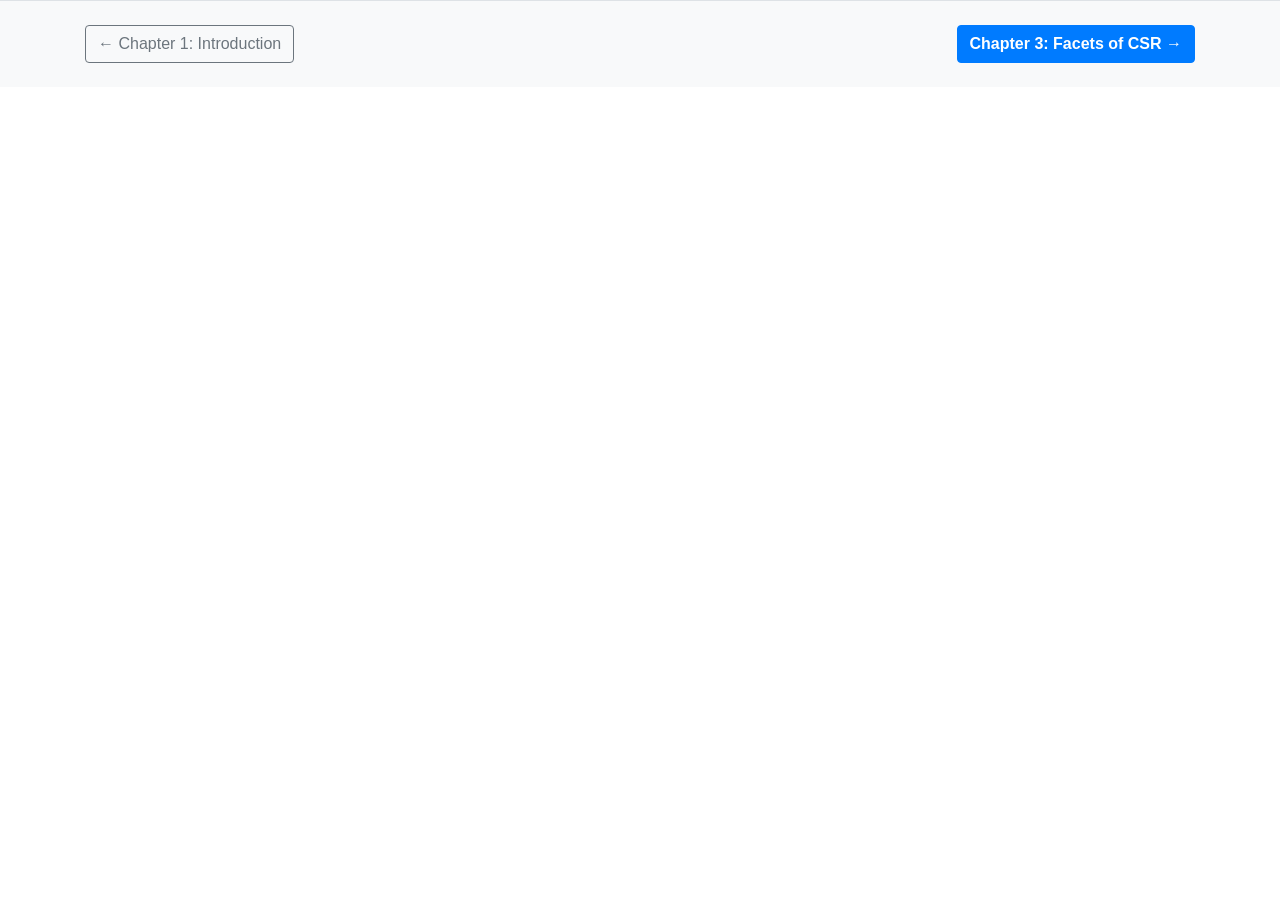
==== csr/html/definitions.html @ 5490bf8a "added bootstrap + footer nav + JS libraries chapter 2 definitions html" ====
<!DOCTYPE html>
<html lang="en">

<head>
    <meta charset="UTF-8">
    <meta name="viewport" content="width=device-width, initial-scale=1.0">
    <title>CSR Webapp - Chapter 2: Definitions</title>
    <link href="https://fonts.googleapis.com/css2?family=Open+Sans:wght@300;400;700&display=swap" rel="stylesheet">

    <!-- Bootstrap 4.5 CSS -->
    <link rel="stylesheet" href="https://stackpath.bootstrapcdn.com/bootstrap/4.5.0/css/bootstrap.min.css"
        integrity="sha384-9aIt2nRpC12Uk9gS9baDl411NQApFmC26EwAOH8WgZl5MYYxFfc+NcPb1dKGj7Sk" crossorigin="anonymous">
    <!-- Page-specific CSS for Chapter 2 -->
    <link rel="stylesheet" href="../css/definitions.css">
</head>

<body>



    <!-- Footer Navigation Controls -->
    <footer class="bg-light py-4 border-top">
        <div class="container d-flex justify-content-between align-items-center">
            <a href="introduction.html" class="btn btn-outline-secondary">&larr; Chapter 1: Introduction</a>
            <a href="facets.html" class="btn btn-primary font-weight-bold">Chapter 3: Facets of CSR &rarr;</a>
        </div>
    </footer>

    <!-- JavaScript Libraries -->
    <script src="https://code.jquery.com/jquery-3.5.1.slim.min.js"></script>
    <script src="https://cdn.jsdelivr.net/npm/popper.js@1.16.0/dist/umd/popper.min.js"></script>
    <script src="https://stackpath.bootstrapcdn.com/bootstrap/4.5.0/js/bootstrap.min.js"></script>
    <script src="../ts/definitions.js"></script>
</body>

</html>
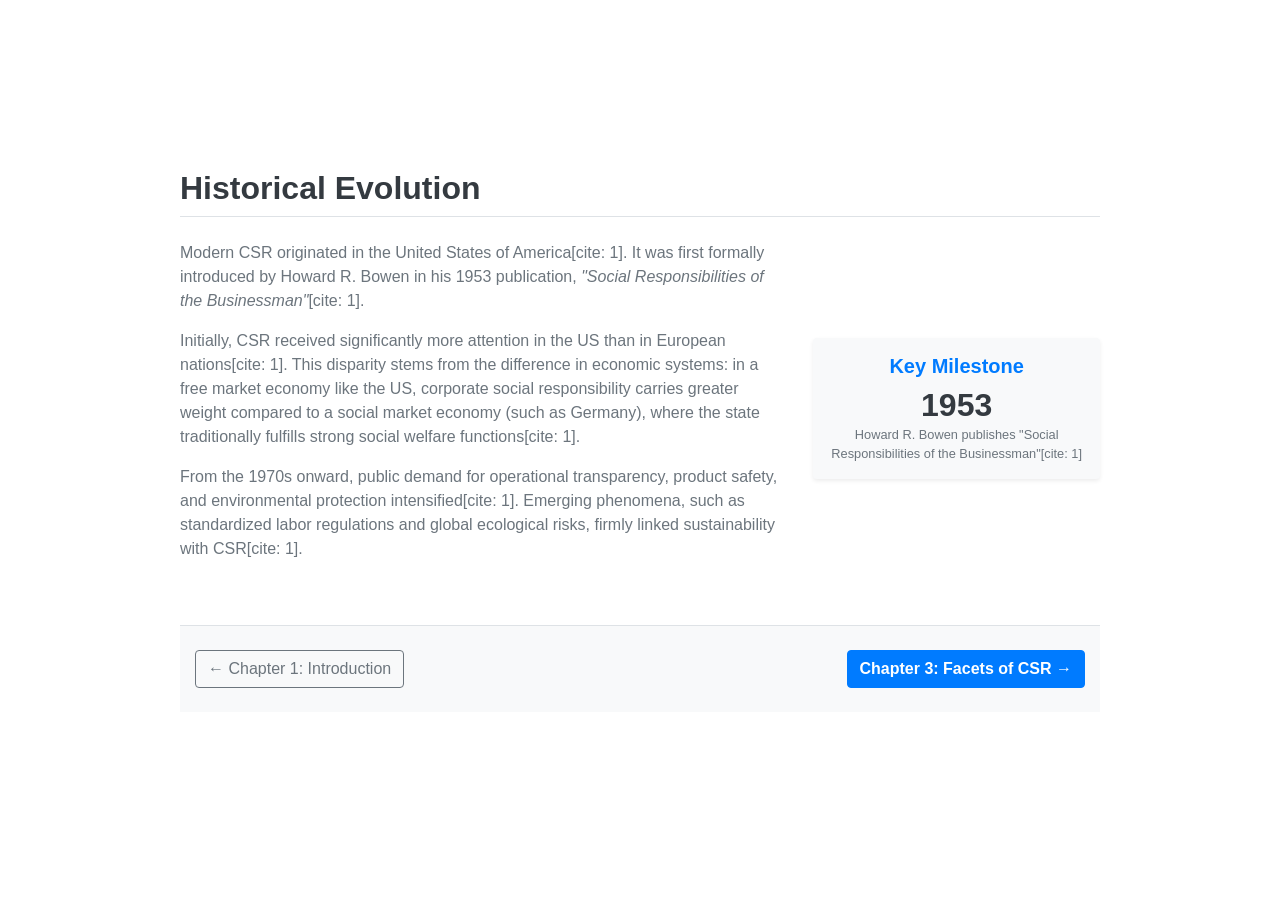
==== commit 15fb5714: "added navbar + chapter title banner historical context +" ====
--- a/csr/html/definitions.html
+++ b/csr/html/definitions.html
@@ -15,22 +15,106 @@
 </head>
 
 <body>
+    <!-- Navigation Bar across all 6 main chapters -->
+    <header>
+        <nav class="navbar navbar-expand-lg navbar-dark fixed-top">
+            <a class="navbar-brand font-weight-bold" href="landing.html">CSR Thesis</a>
+            <button class="navbar-toggler" type="button" data-toggle="collapse" data-target="#navbarCollapse"
+                aria-controls="navbarCollapse" aria-expanded="false" aria-label="Toggle navigation">
+                <span class="navbar-toggler-icon"></span>
+            </button>
+
+            <div class="collapse navbar-collapse" id="navbarCollapse">
+                <ul class="navbar-nav ml-auto">
+                    <li class="nav-item">
+                        <a class="nav-link" href="introduction.html">1. Introduction</a>
+                    </li>
+                    <li class="nav-item active">
+                        <a class="nav-link font-weight-bold" href="definitions.html">2. Definitions <span
+                                class="sr-only">(current)</span></a>
+                    </li>
+                    <li class="nav-item">
+                        <a class="nav-link" href="facets.html">3. Facets of CSR</a>
+                    </li>
+                    <li class="nav-item">
+                        <a class="nav-link" href="case-studies.html">4. Case Studies</a>
+                    </li>
+                    <li class="nav-item">
+                        <a class="nav-link" href="pros-cons.html">5. Pros & Cons</a>
+                    </li>
+                    <li class="nav-item">
+                        <a class="nav-link" href="perspectives.html">6. Perspectives</a>
+                    </li>
+                </ul>
+            </div>
+        </nav>
+    </header>
+
+    <main role="main">
+        <!-- Chapter Title Hero Banner -->
+        <div class="container-fluid hero d-flex align-items-center justify-content-center text-center text-white">
+            <div class="px-3">
+                <h1 class="display-4 font-weight-bold">2. Definitions & Historical Context</h1>
+                <p class="lead">Origins, Key Concepts, and the Triple Bottom Line</p>
+            </div>
+        </div>
+
+        <!-- Chapter Main Content Container -->
+        <div class="container my-5">
+            <div class="row justify-content-center">
+                <div class="col-lg-10">
+
+                    <!-- Historical Context Section -->
+                    <section class="mb-5">
+                        <h2 class="font-weight-bold text-dark border-bottom pb-2 mb-4">Historical Evolution</h2>
+                        <div class="row align-items-center">
+                            <div class="col-md-8">
+                                <p class="text-muted">
+                                    Modern CSR originated in the United States of America[cite: 1]. It was first
+                                    formally introduced by Howard R. Bowen in his 1953 publication, <em>"Social
+                                        Responsibilities of the Businessman"</em>[cite: 1].
+                                </p>
+                                <p class="text-muted">
+                                    Initially, CSR received significantly more attention in the US than in European
+                                    nations[cite: 1]. This disparity stems from the difference in economic systems: in a
+                                    free market economy like the US, corporate social responsibility carries greater
+                                    weight compared to a social market economy (such as Germany), where the state
+                                    traditionally fulfills strong social welfare functions[cite: 1].
+                                </p>
+                                <p class="text-muted">
+                                    From the 1970s onward, public demand for operational transparency, product safety,
+                                    and environmental protection intensified[cite: 1]. Emerging phenomena, such as
+                                    standardized labor regulations and global ecological risks, firmly linked
+                                    sustainability with CSR[cite: 1].
+                                </p>
+                            </div>
+                            <div class="col-md-4">
+                                <div class="card bg-light border-0 p-3 shadow-sm text-center">
+                                    <h5 class="font-weight-bold text-primary mb-2">Key Milestone</h5>
+                                    <p class="h2 font-weight-bold text-dark mb-0">1953</p>
+                                    <small class="text-muted">Howard R. Bowen publishes "Social Responsibilities of the
+                                        Businessman"[cite: 1]</small>
+                                </div>
+                            </div>
+                        </div>
+                    </section>
 
 
+                    <!-- Footer Navigation Controls -->
+                    <footer class="bg-light py-4 border-top">
+                        <div class="container d-flex justify-content-between align-items-center">
+                            <a href="introduction.html" class="btn btn-outline-secondary">&larr; Chapter 1:
+                                Introduction</a>
+                            <a href="facets.html" class="btn btn-primary font-weight-bold">Chapter 3: Facets of CSR
+                                &rarr;</a>
+                        </div>
+                    </footer>
 
-    <!-- Footer Navigation Controls -->
-    <footer class="bg-light py-4 border-top">
-        <div class="container d-flex justify-content-between align-items-center">
-            <a href="introduction.html" class="btn btn-outline-secondary">&larr; Chapter 1: Introduction</a>
-            <a href="facets.html" class="btn btn-primary font-weight-bold">Chapter 3: Facets of CSR &rarr;</a>
-        </div>
-    </footer>
-
-    <!-- JavaScript Libraries -->
-    <script src="https://code.jquery.com/jquery-3.5.1.slim.min.js"></script>
-    <script src="https://cdn.jsdelivr.net/npm/popper.js@1.16.0/dist/umd/popper.min.js"></script>
-    <script src="https://stackpath.bootstrapcdn.com/bootstrap/4.5.0/js/bootstrap.min.js"></script>
-    <script src="../ts/definitions.js"></script>
+                    <!-- JavaScript Libraries -->
+                    <script src="https://code.jquery.com/jquery-3.5.1.slim.min.js"></script>
+                    <script src="https://cdn.jsdelivr.net/npm/popper.js@1.16.0/dist/umd/popper.min.js"></script>
+                    <script src="https://stackpath.bootstrapcdn.com/bootstrap/4.5.0/js/bootstrap.min.js"></script>
+                    <script src="../ts/definitions.js"></script>
 </body>
 
 </html>
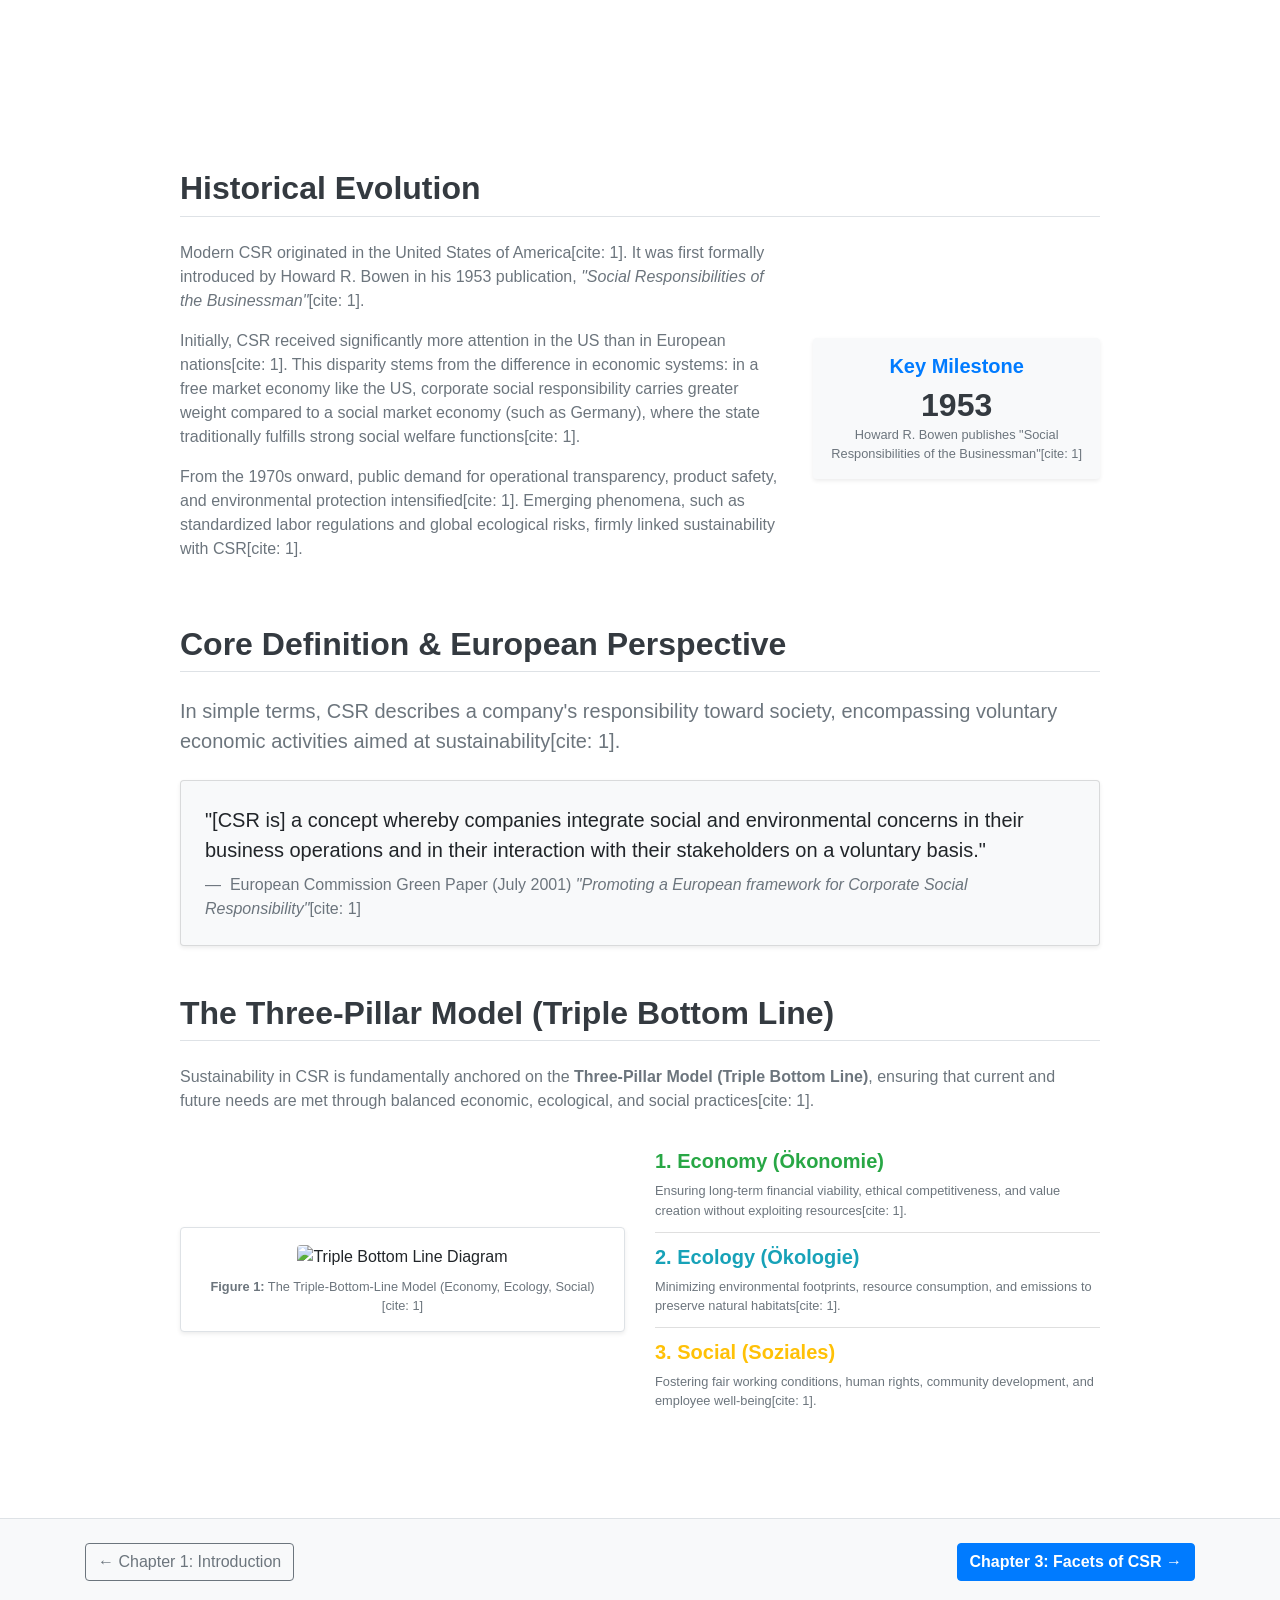
==== commit 1516b33b: "added definition + diagram + 3 pillar sections chapter 2 definitions" ====
--- a/csr/html/definitions.html
+++ b/csr/html/definitions.html
@@ -99,22 +99,97 @@
                         </div>
                     </section>
 
+                    <!-- Official Definition Section -->
+                    <section class="mb-5">
+                        <h2 class="font-weight-bold text-dark border-bottom pb-2 mb-4">Core Definition & European
+                            Perspective</h2>
+                        <p class="lead text-secondary">
+                            In simple terms, CSR describes a company's responsibility toward society, encompassing
+                            voluntary economic activities aimed at sustainability[cite: 1].
+                        </p>
 
-                    <!-- Footer Navigation Controls -->
-                    <footer class="bg-light py-4 border-top">
-                        <div class="container d-flex justify-content-between align-items-center">
-                            <a href="introduction.html" class="btn btn-outline-secondary">&larr; Chapter 1:
-                                Introduction</a>
-                            <a href="facets.html" class="btn btn-primary font-weight-bold">Chapter 3: Facets of CSR
-                                &rarr;</a>
+                        <!-- EU Commission Quote Box -->
+                        <div class="card border-left-primary shadow-sm p-4 my-4 bg-light">
+                            <blockquote class="blockquote mb-0">
+                                <p class="mb-2 italic">
+                                    "[CSR is] a concept whereby companies integrate social and environmental concerns in
+                                    their business operations and in their interaction with their stakeholders on a
+                                    voluntary basis."
+                                </p>
+                                <footer class="blockquote-footer">
+                                    European Commission Green Paper (July 2001) <cite title="Source Title">"Promoting a
+                                        European framework for Corporate Social Responsibility"</cite>[cite: 1]
+                                </footer>
+                            </blockquote>
                         </div>
-                    </footer>
+                    </section>
 
-                    <!-- JavaScript Libraries -->
-                    <script src="https://code.jquery.com/jquery-3.5.1.slim.min.js"></script>
-                    <script src="https://cdn.jsdelivr.net/npm/popper.js@1.16.0/dist/umd/popper.min.js"></script>
-                    <script src="https://stackpath.bootstrapcdn.com/bootstrap/4.5.0/js/bootstrap.min.js"></script>
-                    <script src="../ts/definitions.js"></script>
+                    <!-- Triple Bottom Line & Diagram Section -->
+                    <section class="mb-5">
+                        <h2 class="font-weight-bold text-dark border-bottom pb-2 mb-4">The Three-Pillar Model (Triple
+                            Bottom Line)</h2>
+                        <p class="text-muted">
+                            Sustainability in CSR is fundamentally anchored on the <strong>Three-Pillar Model (Triple
+                                Bottom Line)</strong>, ensuring that current and future needs are met through balanced
+                            economic, ecological, and social practices[cite: 1].
+                        </p>
+
+                        <div class="row my-4 align-items-center">
+                            <!-- Image Container for Figure 1 -->
+                            <div class="col-md-6 text-center mb-4 mb-md-0">
+                                <div class="p-3 bg-white border rounded shadow-sm">
+                                    <img src="../assets/img/triple-bottom-line.png" alt="Triple Bottom Line Diagram"
+                                        class="img-fluid rounded">
+                                    <small class="d-block text-muted mt-2"><strong>Figure 1:</strong> The
+                                        Triple-Bottom-Line Model (Economy, Ecology, Social)[cite: 1]</small>
+                                </div>
+                            </div>
+
+                            <!-- Explanation of the 3 Pillars -->
+                            <div class="col-md-6">
+                                <div class="list-group list-group-flush">
+                                    <div class="list-group-item bg-transparent px-0">
+                                        <h5 class="font-weight-bold text-success">1. Economy (Ökonomie)</h5>
+                                        <p class="small text-muted mb-0">Ensuring long-term financial viability, ethical
+                                            competitiveness, and value creation without exploiting resources[cite: 1].
+                                        </p>
+                                    </div>
+                                    <div class="list-group-item bg-transparent px-0">
+                                        <h5 class="font-weight-bold text-info">2. Ecology (Ökologie)</h5>
+                                        <p class="small text-muted mb-0">Minimizing environmental footprints, resource
+                                            consumption, and emissions to preserve natural habitats[cite: 1].</p>
+                                    </div>
+                                    <div class="list-group-item bg-transparent px-0">
+                                        <h5 class="font-weight-bold text-warning">3. Social (Soziales)</h5>
+                                        <p class="small text-muted mb-0">Fostering fair working conditions, human
+                                            rights, community development, and employee well-being[cite: 1].</p>
+                                    </div>
+                                </div>
+                            </div>
+                        </div>
+                    </section>
+
+                </div>
+            </div>
+        </div>
+    </main>
+
+
+    <!-- Footer Navigation Controls -->
+    <footer class="bg-light py-4 border-top">
+        <div class="container d-flex justify-content-between align-items-center">
+            <a href="introduction.html" class="btn btn-outline-secondary">&larr; Chapter 1:
+                Introduction</a>
+            <a href="facets.html" class="btn btn-primary font-weight-bold">Chapter 3: Facets of CSR
+                &rarr;</a>
+        </div>
+    </footer>
+
+    <!-- JavaScript Libraries -->
+    <script src="https://code.jquery.com/jquery-3.5.1.slim.min.js"></script>
+    <script src="https://cdn.jsdelivr.net/npm/popper.js@1.16.0/dist/umd/popper.min.js"></script>
+    <script src="https://stackpath.bootstrapcdn.com/bootstrap/4.5.0/js/bootstrap.min.js"></script>
+    <script src="../ts/definitions.js"></script>
 </body>
 
 </html>
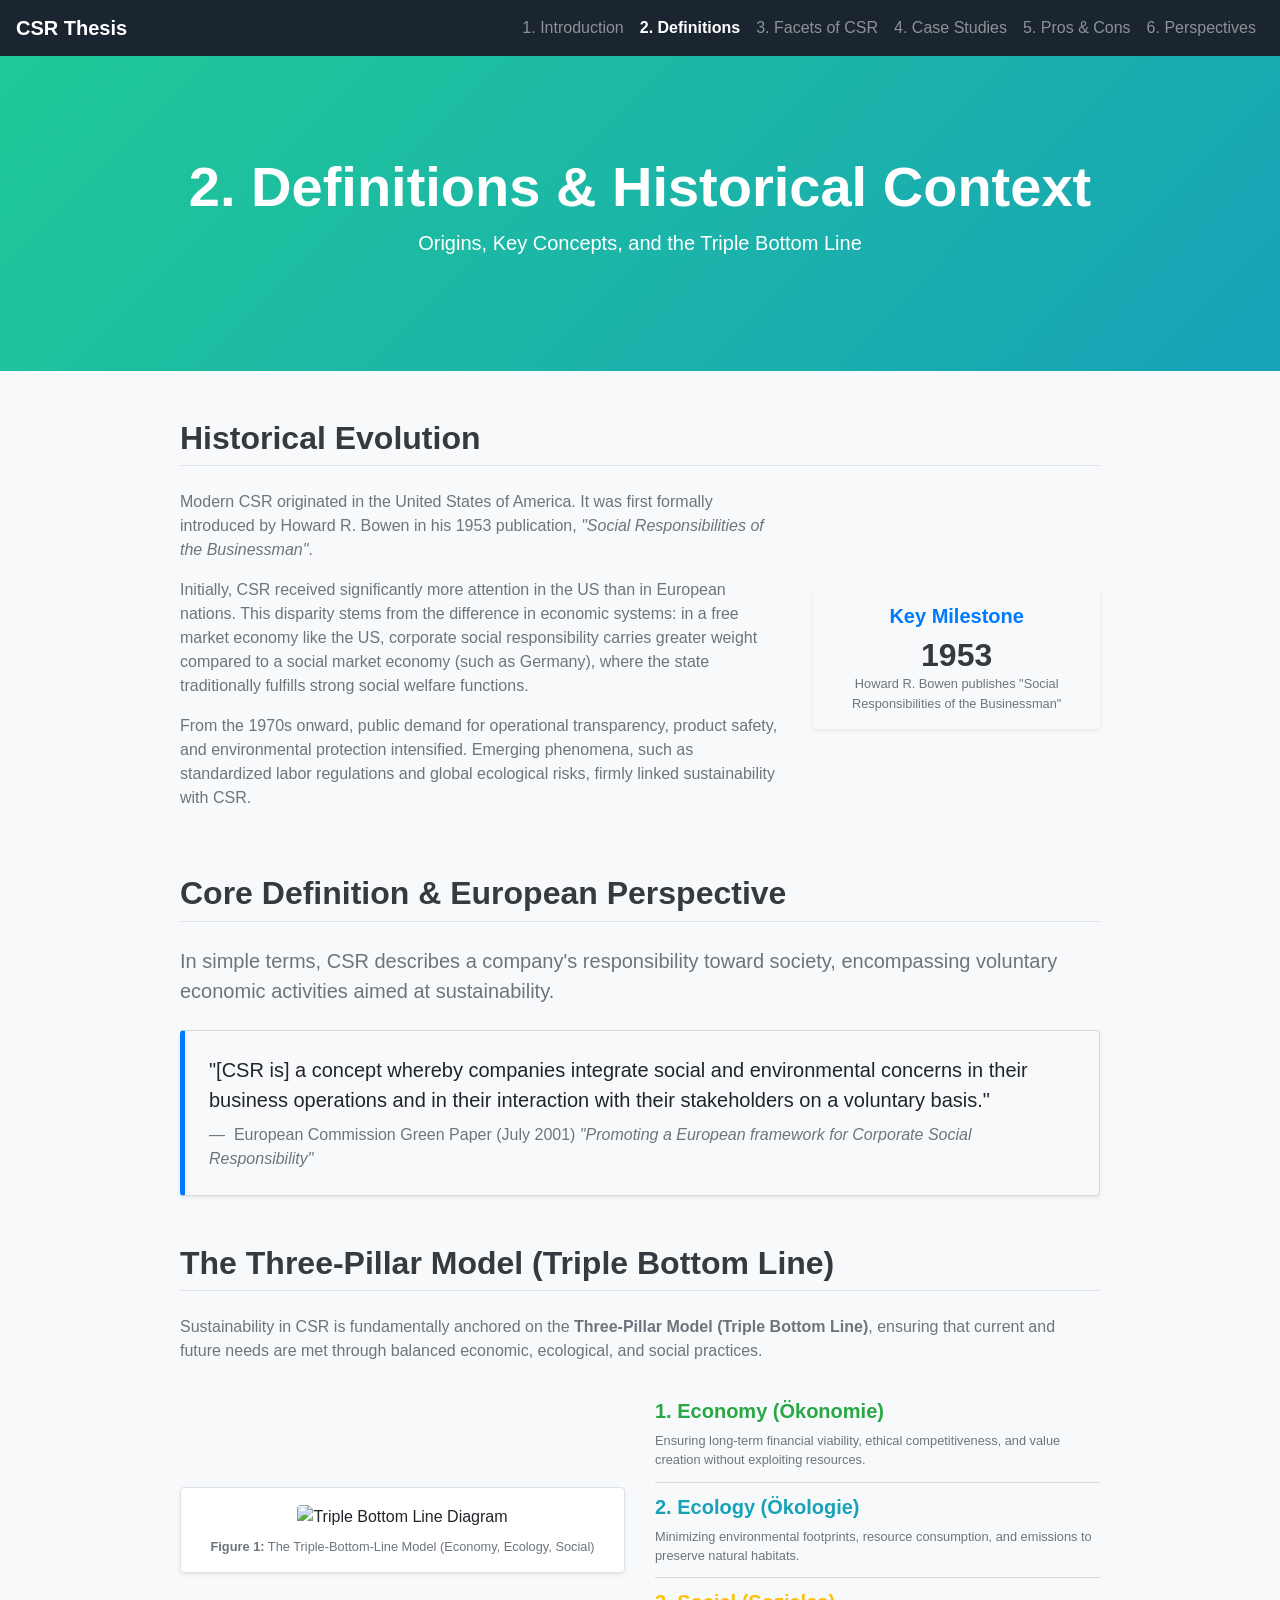
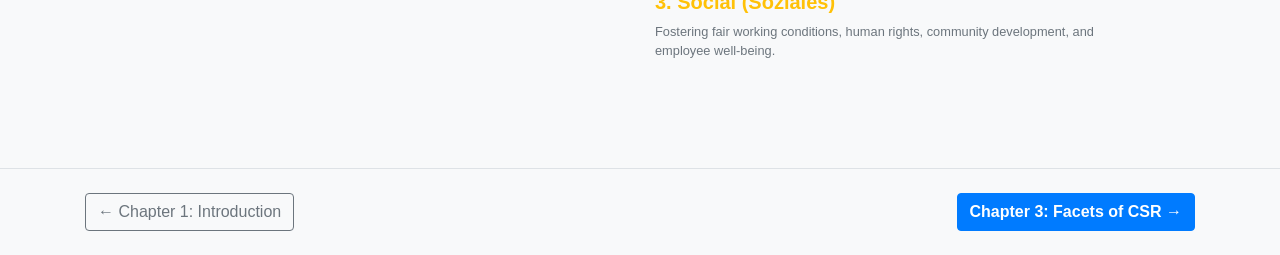
==== commit 2a233be1: "correct definitions page html" ====
--- a/csr/html/definitions.html
+++ b/csr/html/definitions.html
@@ -70,22 +70,22 @@
                         <div class="row align-items-center">
                             <div class="col-md-8">
                                 <p class="text-muted">
-                                    Modern CSR originated in the United States of America[cite: 1]. It was first
+                                    Modern CSR originated in the United States of America. It was first
                                     formally introduced by Howard R. Bowen in his 1953 publication, <em>"Social
-                                        Responsibilities of the Businessman"</em>[cite: 1].
+                                        Responsibilities of the Businessman"</em>.
                                 </p>
                                 <p class="text-muted">
                                     Initially, CSR received significantly more attention in the US than in European
-                                    nations[cite: 1]. This disparity stems from the difference in economic systems: in a
+                                    nations. This disparity stems from the difference in economic systems: in a
                                     free market economy like the US, corporate social responsibility carries greater
                                     weight compared to a social market economy (such as Germany), where the state
-                                    traditionally fulfills strong social welfare functions[cite: 1].
+                                    traditionally fulfills strong social welfare functions.
                                 </p>
                                 <p class="text-muted">
                                     From the 1970s onward, public demand for operational transparency, product safety,
-                                    and environmental protection intensified[cite: 1]. Emerging phenomena, such as
+                                    and environmental protection intensified. Emerging phenomena, such as
                                     standardized labor regulations and global ecological risks, firmly linked
-                                    sustainability with CSR[cite: 1].
+                                    sustainability with CSR.
                                 </p>
                             </div>
                             <div class="col-md-4">
@@ -93,7 +93,7 @@
                                     <h5 class="font-weight-bold text-primary mb-2">Key Milestone</h5>
                                     <p class="h2 font-weight-bold text-dark mb-0">1953</p>
                                     <small class="text-muted">Howard R. Bowen publishes "Social Responsibilities of the
-                                        Businessman"[cite: 1]</small>
+                                        Businessman"</small>
                                 </div>
                             </div>
                         </div>
@@ -105,7 +105,7 @@
                             Perspective</h2>
                         <p class="lead text-secondary">
                             In simple terms, CSR describes a company's responsibility toward society, encompassing
-                            voluntary economic activities aimed at sustainability[cite: 1].
+                            voluntary economic activities aimed at sustainability.
                         </p>
 
                         <!-- EU Commission Quote Box -->
@@ -117,8 +117,8 @@
                                     voluntary basis."
                                 </p>
                                 <footer class="blockquote-footer">
-                                    European Commission Green Paper (July 2001) <cite title="Source Title">"Promoting a
-                                        European framework for Corporate Social Responsibility"</cite>[cite: 1]
+                                    European Commission Green Paper (July 2001) <cite>"Promoting a
+                                        European framework for Corporate Social Responsibility"</cite>
                                 </footer>
                             </blockquote>
                         </div>
@@ -131,7 +131,7 @@
                         <p class="text-muted">
                             Sustainability in CSR is fundamentally anchored on the <strong>Three-Pillar Model (Triple
                                 Bottom Line)</strong>, ensuring that current and future needs are met through balanced
-                            economic, ecological, and social practices[cite: 1].
+                            economic, ecological, and social practices.
                         </p>
 
                         <div class="row my-4 align-items-center">
@@ -141,7 +141,7 @@
                                     <img src="../assets/img/triple-bottom-line.png" alt="Triple Bottom Line Diagram"
                                         class="img-fluid rounded">
                                     <small class="d-block text-muted mt-2"><strong>Figure 1:</strong> The
-                                        Triple-Bottom-Line Model (Economy, Ecology, Social)[cite: 1]</small>
+                                        Triple-Bottom-Line Model (Economy, Ecology, Social)</small>
                                 </div>
                             </div>
 
@@ -151,18 +151,18 @@
                                     <div class="list-group-item bg-transparent px-0">
                                         <h5 class="font-weight-bold text-success">1. Economy (Ökonomie)</h5>
                                         <p class="small text-muted mb-0">Ensuring long-term financial viability, ethical
-                                            competitiveness, and value creation without exploiting resources[cite: 1].
+                                            competitiveness, and value creation without exploiting resources.
                                         </p>
                                     </div>
                                     <div class="list-group-item bg-transparent px-0">
                                         <h5 class="font-weight-bold text-info">2. Ecology (Ökologie)</h5>
                                         <p class="small text-muted mb-0">Minimizing environmental footprints, resource
-                                            consumption, and emissions to preserve natural habitats[cite: 1].</p>
+                                            consumption, and emissions to preserve natural habitats.</p>
                                     </div>
                                     <div class="list-group-item bg-transparent px-0">
                                         <h5 class="font-weight-bold text-warning">3. Social (Soziales)</h5>
                                         <p class="small text-muted mb-0">Fostering fair working conditions, human
-                                            rights, community development, and employee well-being[cite: 1].</p>
+                                            rights, community development, and employee well-being.</p>
                                     </div>
                                 </div>
                             </div>
@@ -189,7 +189,7 @@
     <script src="https://code.jquery.com/jquery-3.5.1.slim.min.js"></script>
     <script src="https://cdn.jsdelivr.net/npm/popper.js@1.16.0/dist/umd/popper.min.js"></script>
     <script src="https://stackpath.bootstrapcdn.com/bootstrap/4.5.0/js/bootstrap.min.js"></script>
-    <script src="../ts/definitions.js"></script>
+    <script src="../ts/auth-check.js"></script>
 </body>
 
 </html>
--- a/csr/css/definitions.css
+++ b/csr/css/definitions.css
@@ -0,0 +1,27 @@
+/* Chapter 2: Definitions Styles */
+body {
+    font-family: 'Open Sans', sans-serif;
+    background-color: #f8f9fa;
+    padding-top: 56px;
+}
+
+.navbar {
+    background-color: #1a252f !important;
+}
+
+.hero {
+    min-height: 35vh;
+    background: linear-gradient(135deg, #20c997 0%, #17a2b8 100%);
+    padding: 60px 0;
+}
+
+/* Border Left Highlight for Quote Box */
+.border-left-primary {
+    border-left: 5px solid #007bff !important;
+}
+
+/* Diagram Container Styling */
+.img-fluid {
+    max-height: 320px;
+    object-fit: contain;
+}
